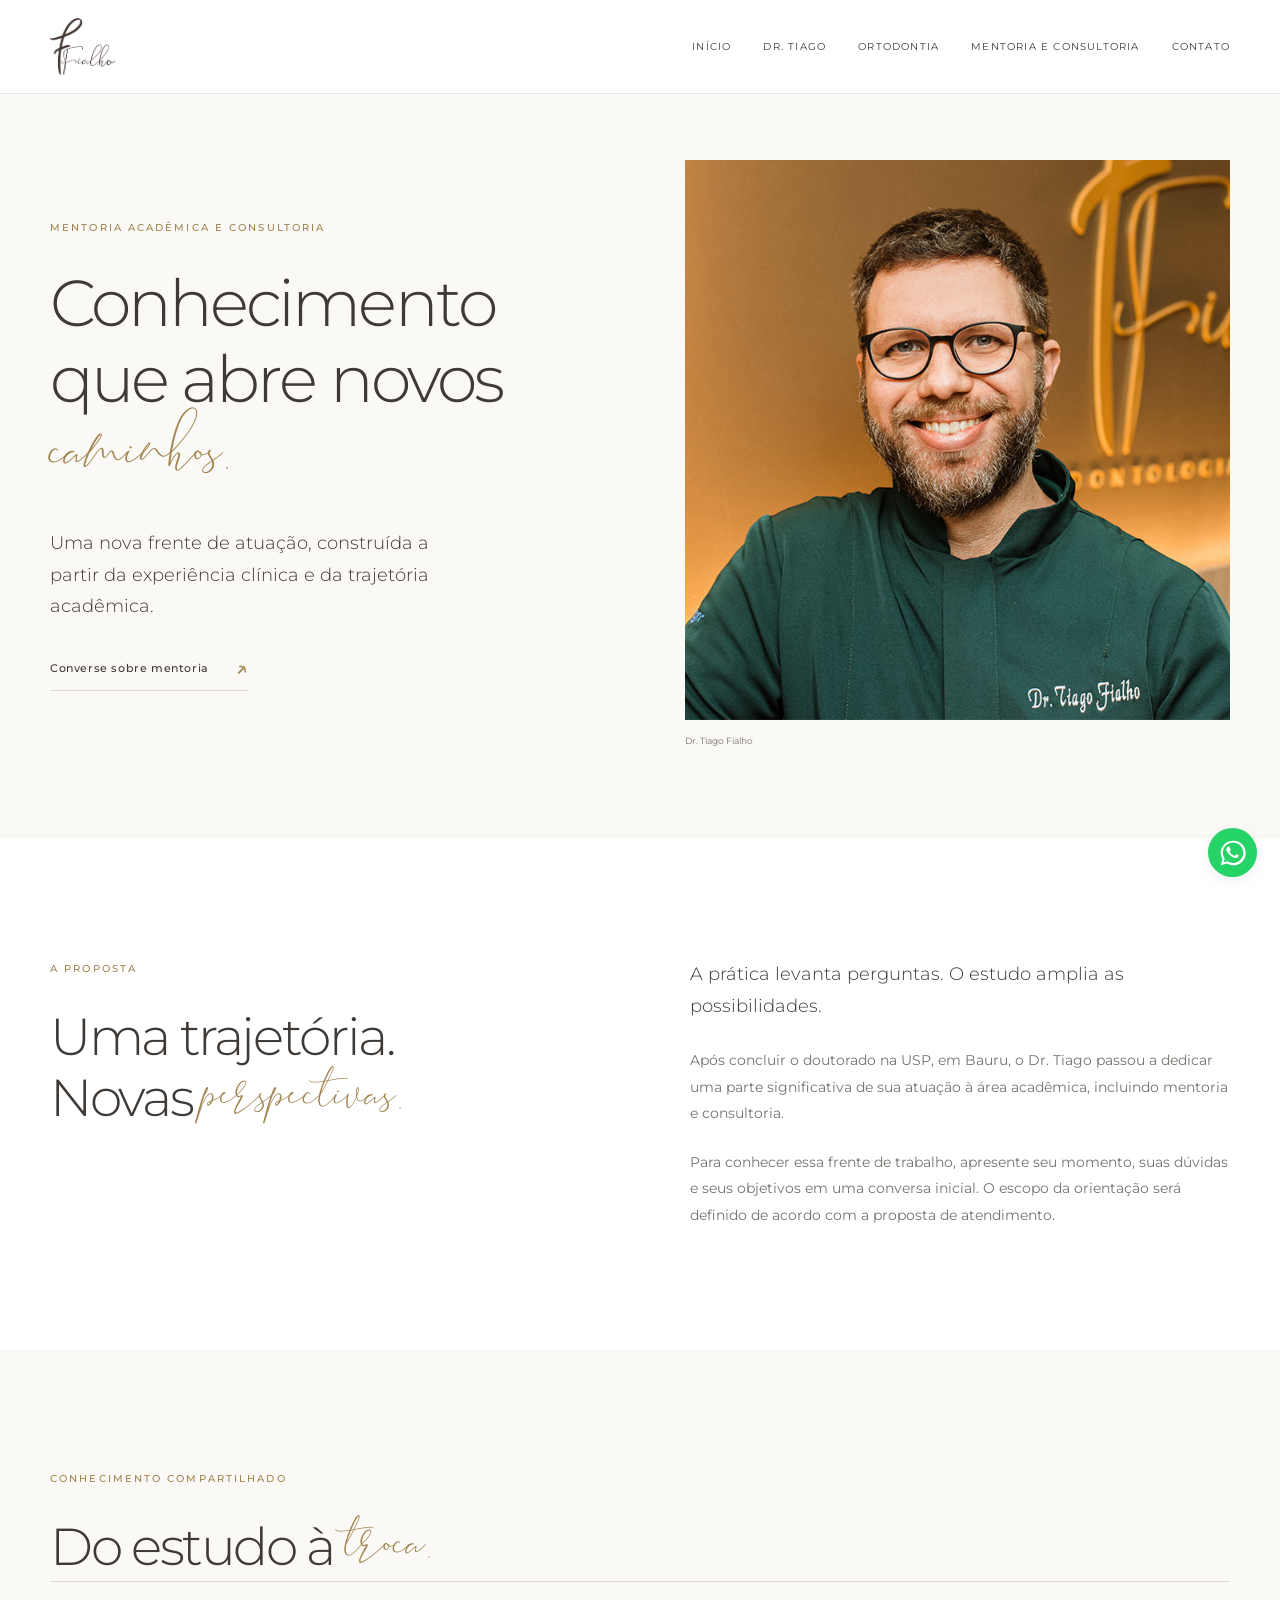
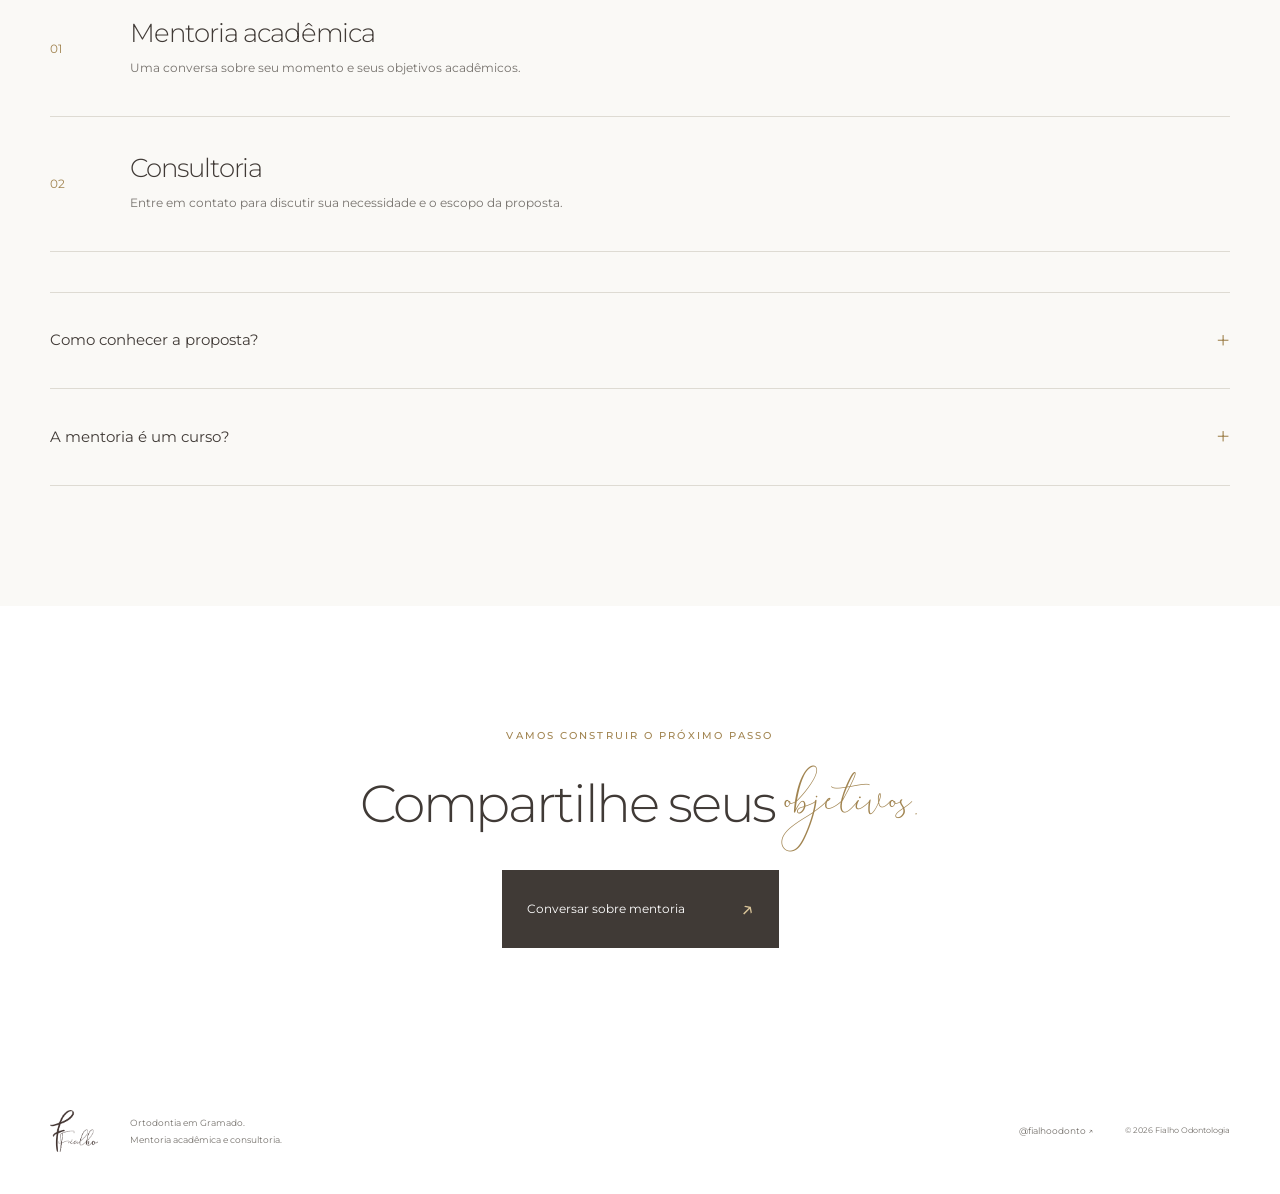
==== mentoria.html @ 02506730 "Add files via upload" ====
<!doctype html><html lang="pt-BR"><head><meta charset="utf-8"><meta name="viewport" content="width=device-width,initial-scale=1"><meta name="theme-color" content="#faf9f6"><title>Mentoria e Consultoria | Fialho Odontologia</title><meta name="description" content="Mentoria acadêmica e consultoria com o Dr. Tiago Fialho. Conheça essa frente de atuação."><meta property="og:title" content="Mentoria e Consultoria | Fialho Odontologia"><meta property="og:description" content="Mentoria acadêmica e consultoria com o Dr. Tiago Fialho. Conheça essa frente de atuação."><link rel="icon" href="assets/images/favicon.png"><link rel="stylesheet" href="styles.css"><link rel="preload" href="assets/fonts/montserrat-300.ttf" as="font" type="font/ttf" crossorigin></head><body class="inner-page"><a class="skip" href="#conteudo">Ir para o conteúdo</a><header class="header"><div class="nav-shell"><a class="logo-destination" href="index.html#inicio" aria-label="Fialho — início"><img src="assets/images/logo.png" alt="Fialho" width="145" height="126"></a><button class="menu-toggle" aria-expanded="false" aria-controls="navigation"><span></span><span></span><span class="sr-only">Abrir menu</span></button><nav id="navigation" aria-label="Menu principal"><a href="index.html#inicio">Início</a><a href="index.html#dr-tiago">Dr. Tiago</a><a href="ortodontia.html">Ortodontia</a><a href="mentoria.html">Mentoria e Consultoria</a><a href="index.html#contato">Contato</a></nav></div></header><main id="conteudo"><section class="inner-hero"><div class="container inner-editorial"><div><span class="eyebrow">Mentoria acadêmica e consultoria</span><h1>Conhecimento<br>que abre novos<br><em>caminhos.</em></h1><p class="lead">Uma nova frente de atuação, construída a partir da experiência clínica e da trajetória acadêmica.</p><a class="text-link" href="index.html#contato">Converse sobre mentoria <span>↗</span></a></div><figure class="mentor-photo"><img src="assets/images/dr-tiago.jpg" alt="Dr. Tiago Fialho" width="780" height="920"><figcaption>Dr. Tiago Fialho</figcaption></figure></div></section><section class="section"><div class="container two-columns"><div><span class="eyebrow">A proposta</span><h2>Uma trajetória.<br>Novas <em>perspectivas.</em></h2></div><div><p class="lead">A prática levanta perguntas. O estudo amplia as possibilidades.</p><p>Após concluir o doutorado na USP, em Bauru, o Dr. Tiago passou a dedicar uma parte significativa de sua atuação à área acadêmica, incluindo mentoria e consultoria.</p><p>Para conhecer essa frente de trabalho, apresente seu momento, suas dúvidas e seus objetivos em uma conversa inicial. O escopo da orientação será definido de acordo com a proposta de atendimento.</p></div></div></section><section class="section education"><div class="container"><span class="eyebrow">Conhecimento compartilhado</span><h2>Do estudo à <em>troca.</em></h2><div class="education-row"><span class="credential-number">01</span><div><h3>Mentoria acadêmica</h3><p>Uma conversa sobre seu momento e seus objetivos acadêmicos.</p></div></div><div class="education-row"><span class="credential-number">02</span><div><h3>Consultoria</h3><p>Entre em contato para discutir sua necessidade e o escopo da proposta.</p></div></div><details><summary>Como conhecer a proposta?</summary><p>Escolha mentoria e consultoria na seção de contato. Descreva sua necessidade para conversar sobre formato, disponibilidade e condições.</p></details><details><summary>A mentoria é um curso?</summary><p>Os detalhes do serviço serão apresentados na conversa inicial. Esta página não anuncia um curso, certificação ou programa fechado.</p></details></div></section><section class="section inner-contact"><div class="container"><span class="eyebrow">Vamos construir o próximo passo</span><h2>Compartilhe seus <em>objetivos.</em></h2><a class="button" href="index.html#contato">Conversar sobre mentoria <span>↗</span></a></div></section></main><footer><div class="container footer-inner"><img src="assets/images/logo.png" alt="Fialho" width="145" height="126"><p>Ortodontia em Gramado.<br>Mentoria acadêmica e consultoria.</p><a href="https://www.instagram.com/fialhoodonto/" target="_blank" rel="noopener noreferrer">@fialhoodonto ↗</a><span>© <span data-year>2026</span> Fialho Odontologia</span></div></footer><a class="whatsapp" data-whatsapp="geral" href="index.html#contato" aria-label="Entrar em contato"><svg viewBox="0 0 32 32" aria-hidden="true"><path fill="currentColor" d="M16 .8A15.1 15.1 0 0 0 3 23.5L.9 31l7.7-2A15.2 15.2 0 1 0 16 .8Zm0 27.5c-2.2 0-4.4-.6-6.3-1.7l-.5-.3-4.6 1.2 1.2-4.5-.3-.5A12.6 12.6 0 1 1 16 28.3Zm7-9.5c-.4-.2-2.2-1.1-2.6-1.2-.3-.1-.6-.2-.8.2-.3.4-1 1.2-1.2 1.5-.2.2-.5.3-.9.1-2.4-1.2-4-2.1-5.6-4.8-.4-.7.4-.7 1.1-2.1.1-.2.1-.5 0-.7l-1.2-2.9c-.3-.7-.6-.6-.9-.6h-.8c-.3 0-.7.1-1 .5-.4.4-1.3 1.2-1.3 3s1.3 3.5 1.5 3.7c.2.3 2.6 4 6.4 5.6 2.4 1 3.3 1.1 4.5.9.7-.1 2.2-.9 2.5-1.8.3-.9.3-1.6.2-1.8-.1-.2-.4-.3-.8-.5Z"/></svg></a><script src="config.js"></script><script src="app.js"></script></body></html>
---- styles.css ----
@font-face{font-family:Montserrat;src:url('assets/fonts/montserrat-300.ttf') format('truetype');font-weight:300;font-display:swap}@font-face{font-family:Montserrat;src:url('assets/fonts/montserrat-400.ttf') format('truetype');font-weight:400;font-display:swap}@font-face{font-family:Montserrat;src:url('assets/fonts/montserrat-500.ttf') format('truetype');font-weight:500;font-display:swap}@font-face{font-family:Montserrat;src:url('assets/fonts/montserrat-600.ttf') format('truetype');font-weight:600;font-display:swap}@font-face{font-family:Brooke;src:url('assets/fonts/brooke.woff') format('woff');font-display:swap}
:root{--ink:#403a36;--muted:#77736e;--gold:#a18450;--paper:#faf9f6;--line:#dedbd3;--wash:.38;--header:94px}*{box-sizing:border-box}html{scroll-behavior:smooth;scroll-padding-top:112px}body{margin:0;background:#fff;color:var(--ink);font-family:Montserrat,Arial,sans-serif;font-weight:400;font-size:14px;line-height:1.9}a{color:inherit;text-decoration:none}button{font:inherit;color:inherit;cursor:pointer}img{max-width:100%;display:block}button:focus-visible,a:focus-visible,summary:focus-visible{outline:2px solid var(--gold);outline-offset:7px}[hidden]{display:none!important}h1,h2,h3,p,figure{margin:0}p+p{margin-top:22px}h1,h2,h3{font-weight:300;line-height:1.16;letter-spacing:-.045em}h2{font-size:clamp(34px,4.1vw,62px)}h3{font-size:25px}em{font-family:Brooke,cursive;font-size:1.32em;font-style:normal;color:var(--gold);letter-spacing:0;line-height:.9}::selection{background:#e8ddc7}.container{width:min(1180px,calc(100% - 100px));margin:auto}.section{padding:120px 0;scroll-margin-top:94px}.eyebrow{display:block;color:var(--gold);text-transform:uppercase;font-size:10px;font-weight:500;letter-spacing:.21em;margin-bottom:28px}.lead{font-size:18px;font-weight:300;line-height:1.75}.quiet-note{font-size:11px;color:var(--muted);margin-top:27px}.text-link{display:inline-flex;gap:26px;align-items:center;font-size:11px;letter-spacing:.055em;font-weight:500;padding:10px 0;border-bottom:1px solid var(--line)}.text-link span{color:var(--gold);font-size:22px;line-height:1;transition:transform .25s}.text-link:hover span{transform:translate(3px,-3px)}.button{display:inline-flex;gap:55px;align-items:center;background:var(--ink);color:white;padding:16px 25px;font-size:12px;margin-top:32px}.button span{color:#d9c499;font-size:24px}.skip{position:fixed;top:-100px;left:10px;z-index:100;background:#fff;padding:12px}.skip:focus{top:10px}.sr-only{position:absolute;width:1px;height:1px;padding:0;margin:-1px;overflow:hidden;clip:rect(0,0,0,0);white-space:nowrap;border:0}
.header{position:fixed;z-index:40;left:0;right:0;top:0;height:var(--header);transition:background .35s,border-color .35s;border-bottom:1px solid transparent}.header.solid,.inner-page .header,.header.menu-open{background:rgba(255,255,255,.96);border-bottom-color:rgba(222,219,211,.7)}.nav-shell{width:calc(100% - 100px);max-width:1420px;margin:auto;display:flex;align-items:center;justify-content:space-between;height:100%}.logo-destination{width:65px;height:57px;display:block;flex-shrink:0}.logo-destination img{width:100%;height:100%;object-fit:contain}.home .logo-destination img{visibility:hidden}.header nav{display:flex;align-items:center;gap:32px}.header nav a{font-size:10px;letter-spacing:.12em;text-transform:uppercase;padding:10px 0;position:relative}.header nav a:after{content:'';position:absolute;bottom:3px;left:0;width:0;height:1px;background:var(--gold);transition:width .3s}.header nav a:hover:after,.header nav a.active:after{width:100%}.menu-toggle{display:none}
.hero{height:100svh;min-height:600px;position:relative;overflow:hidden;background:url('assets/images/video-1.jpg') center/cover}.video-stage,.hero-wash,.hero-video{position:absolute;inset:0;width:100%;height:100%}.hero-video{object-fit:cover;object-position:center;opacity:0;transition:opacity 1.2s ease}.hero-video.visible{opacity:1}.hero-wash{background:rgba(255,255,255,var(--wash));z-index:2}.morph-logo{position:fixed;z-index:50;width:245px;height:auto;left:calc(50% - 122.5px);top:calc(50svh - 150px);transform-origin:0 0;will-change:transform;display:block}.morph-logo img{width:100%;height:auto;object-fit:contain}.hero-copy{position:absolute;top:calc(50% + 95px);left:0;width:100%;z-index:3;text-align:center}.hero-copy h1{font-size:clamp(22px,2.1vw,33px);letter-spacing:.055em;line-height:1.4}.hero-line{display:block;height:1px;width:45px;background:var(--gold);margin:24px auto}.scroll-cue{position:absolute;bottom:36px;left:50%;transform:translateX(-50%);z-index:3;text-align:center;font-size:9px;letter-spacing:.17em;text-transform:uppercase}.scroll-cue i{display:block;width:1px;height:35px;background:var(--gold);margin:15px auto 0}.video-toggle{position:absolute;bottom:40px;left:48px;z-index:3;border:1px solid rgba(64,58,54,.35);border-radius:50%;width:34px;height:34px;background:transparent;font-size:12px}.hero-index{position:absolute;bottom:42px;right:50px;z-index:3;font-size:10px;letter-spacing:.18em}
.editorial{display:grid;grid-template-columns:1fr 1fr;gap:110px;align-items:center}.portrait{position:relative;padding-bottom:30px}.portrait:after{content:'';position:absolute;inset:24px -22px 65px 24px;border:1px solid #c0a77c;z-index:-1}.portrait img{width:100%;aspect-ratio:4/5;object-fit:cover;object-position:45% center;border-radius:2px}.portrait figcaption{display:flex;justify-content:space-between;font-size:10px;margin-top:17px;letter-spacing:.035em}.portrait figcaption span{color:var(--muted);font-size:8px}.about-copy h2{margin-bottom:32px}.about-copy p:not(.lead){color:var(--muted);font-size:13px}.about-copy .lead{margin-bottom:23px}.text-links{display:flex;flex-wrap:wrap;gap:18px 26px;margin-top:28px}.education{background:var(--paper)}.section-heading{display:flex;justify-content:space-between;align-items:flex-end;gap:40px;margin-bottom:56px}.section-heading>p{font-size:12px;color:var(--muted);max-width:300px;line-height:1.9}.education-row{display:flex;align-items:center;gap:40px;padding:36px 0;border-top:1px solid var(--line)}.education-row:last-of-type{border-bottom:1px solid var(--line)}.credential-number{font-size:12px;color:var(--gold);min-width:40px}.education-row h3{margin-bottom:9px;font-size:26px}.education-row p{font-size:12px;color:var(--muted)}.credential-detail{margin-left:auto;font-size:10px;text-transform:uppercase;letter-spacing:.09em;color:var(--muted)}.gold-arrow{color:var(--gold);font-size:29px;margin-left:35px}.education-row .text-link{margin-left:auto}.certificate-gallery{display:grid;grid-template-columns:repeat(3,1fr);gap:30px;margin-top:45px}.certificate-gallery a{padding:20px;background:white;border:1px solid var(--line)}.certificate-gallery img{height:210px;width:100%;object-fit:contain;margin-bottom:15px}.certificate-gallery h3{font-size:18px}.certificate-gallery p{font-size:11px}.space-placeholder{min-height:430px;background:#f5f4f0;border:1px solid var(--line);padding:45px 50px;display:flex;flex-direction:column;justify-content:space-between;position:relative;overflow:hidden}.space-placeholder:after{content:'';position:absolute;width:38%;height:120%;right:7%;top:18%;border:1px solid #cfc4af;border-radius:50% 50% 0 0;pointer-events:none}.space-location{font-size:9px;letter-spacing:.24em;color:var(--gold)}.thin-line{width:44px;height:1px;background:var(--gold);display:block;margin-bottom:23px}.space-placeholder h3{font-size:clamp(28px,3.5vw,48px);max-width:550px}.space-placeholder p{margin-top:18px;color:var(--muted);font-size:12px}.space-placeholder .text-link{align-self:flex-start;z-index:1}.space-gallery.has-images{display:grid;grid-template-columns:1.35fr 1fr;gap:20px}.space-gallery.has-images figure:first-child{grid-row:span 2}.space-gallery.has-images img{width:100%;height:100%;min-height:240px;object-fit:cover;border-radius:2px}.instagram{padding-top:40px}.instagram-grid{display:grid;grid-template-columns:repeat(3,1fr);gap:24px}.instagram-placeholder{min-height:300px;display:flex;flex-direction:column;justify-content:space-between;padding:30px;background:var(--paper);border-top:1px solid var(--gold)}.instagram-placeholder>span{font-size:10px;color:var(--gold)}.instagram-placeholder h3{font-size:34px}.instagram-placeholder p{font-size:10px;color:var(--muted)}.instagram-placeholder:hover{background:#f0eee8}.instagram-post{position:relative;background:var(--paper);display:block}.instagram-post img{width:100%;aspect-ratio:4/5;object-fit:contain}.instagram-post>span{position:absolute;right:14px;top:14px;background:#fff;padding:4px 9px;font-size:10px}.contact{background:var(--paper);border-top:1px solid var(--line)}.contact-grid{display:grid;grid-template-columns:1fr 1.15fr;gap:100px}.contact h2{font-size:clamp(45px,6vw,85px);margin-bottom:30px}.contact p{color:var(--muted);font-size:13px}.contact-choice{display:flex;align-items:center;gap:27px;border-top:1px solid var(--line);padding:30px 0}.contact-choice:last-of-type{border-bottom:1px solid var(--line)}.contact-choice>span{color:var(--gold);font-size:10px}.contact-choice h3{font-size:22px;margin-bottom:9px}.contact-choice p{font-size:11px}.contact-choice b{font-size:27px;font-weight:300;color:var(--gold);margin-left:auto}.contact-meta{display:flex;flex-direction:column;gap:10px;font-size:11px;padding-top:30px}.contact-meta span{color:var(--muted)}footer{padding:42px 0}.footer-inner{display:flex;align-items:center;gap:32px;font-size:9px;color:var(--muted)}.footer-inner img{width:48px;height:auto}.footer-inner>a{margin-left:auto}.footer-inner>span{font-size:8px}.whatsapp{position:fixed;bottom:23px;right:23px;z-index:60;background:#25d366;color:white;width:49px;height:49px;border-radius:50%;display:flex;align-items:center;justify-content:center;box-shadow:0 3px 15px #00000012}.whatsapp svg{width:26px;height:26px}.inner-hero{padding:160px 0 90px;background:var(--paper)}.inner-editorial{display:grid;grid-template-columns:1fr 1fr;gap:90px;align-items:center}.inner-hero h1{font-size:clamp(45px,5.1vw,75px);margin-bottom:30px}.inner-hero .lead{max-width:410px;margin-bottom:25px}.inner-editorial figure img{aspect-ratio:4/5;object-fit:cover;object-position:center;width:100%;max-height:560px}.inner-editorial .mentor-photo img{object-position:45% center}.inner-editorial figcaption{font-size:9px;color:var(--muted);margin-top:12px}.two-columns{display:grid;grid-template-columns:1fr 1fr;gap:100px}.two-columns p{color:var(--muted)}.two-columns .lead{color:var(--ink);margin-bottom:25px}.inner-contact{text-align:center}details{border-bottom:1px solid var(--line);padding:24px 0}details:first-of-type{margin-top:40px;border-top:1px solid var(--line)}summary{cursor:pointer;font-size:15px;list-style:none;display:flex;justify-content:space-between;align-items:center}summary:after{content:'+';color:var(--gold);font-size:25px;font-weight:300}details[open] summary:after{content:'−'}details p{font-size:13px;color:var(--muted);max-width:700px;margin-top:16px}.js .reveal{opacity:0;transform:translateY(22px);transition:opacity .8s,transform .8s}.js .reveal.in{opacity:1;transform:none}
@media(min-width:1600px){.morph-logo{width:275px;left:calc(50% - 137.5px);top:calc(50svh - 167px)}.hero-copy{top:calc(50% + 110px)}}
@media(max-width:1100px){.editorial,.inner-editorial{gap:55px}.container{width:calc(100% - 70px)}.header nav{gap:20px}.header nav a{font-size:9px}.nav-shell{width:calc(100% - 70px)}.contact-grid{gap:50px}.portrait figcaption{display:block}.portrait figcaption span{display:block}.education-row{gap:25px}.credential-detail{display:none}}
@media(max-width:760px){:root{--header:78px}.container{width:calc(100% - 42px)}.section{padding:75px 0;scroll-margin-top:78px}.nav-shell{width:calc(100% - 42px)}.logo-destination{width:53px;height:47px}.menu-toggle{display:flex;flex-direction:column;gap:7px;justify-content:center;width:42px;height:42px;padding:8px;border:0;background:transparent}.menu-toggle>span:not(.sr-only){width:25px;height:1px;background:var(--ink);transition:transform .2s}.menu-open .menu-toggle>span:first-child{transform:translateY(4px) rotate(45deg)}.menu-open .menu-toggle>span:nth-child(2){transform:translateY(-4px) rotate(-45deg)}.header nav{display:none;position:absolute;top:78px;left:0;right:0;padding:22px;background:white;border-bottom:1px solid var(--line);flex-direction:column;align-items:stretch;gap:0}.header.menu-open nav{display:flex}.header nav a{font-size:12px;padding:14px 0}.header nav a:after{display:none}.hero{min-height:540px}.morph-logo{width:200px;left:calc(50% - 100px);top:calc(50svh - 125px)}.hero-copy{top:calc(50% + 76px)}.hero-copy h1{font-size:21px;letter-spacing:.015em}.hero-video{object-position:50% center}.video-toggle{left:22px;bottom:30px}.hero-index{right:23px;bottom:33px}.scroll-cue{bottom:26px;font-size:8px}.editorial,.inner-editorial,.two-columns,.contact-grid{grid-template-columns:1fr;gap:44px}.portrait{margin-right:15px;padding-bottom:0}.portrait img{max-height:570px;object-position:45% 40%}.portrait:after{inset:18px -15px 50px 18px}.portrait figcaption{display:flex;gap:10px}.about-copy .eyebrow{margin-bottom:22px}.about-copy h2{font-size:42px}.section-heading{display:block;margin-bottom:36px}.section-heading>p{margin-top:25px}.section-heading>.text-link{margin-top:20px}.education-row{flex-wrap:wrap;gap:20px;padding:27px 0}.credential-number{min-width:15px}.education-row>div{flex:1;min-width:200px}.education-row h3{font-size:21px}.education-row .text-link{margin-left:35px}.gold-arrow{margin-left:0}.space-placeholder{padding:30px 25px;min-height:390px}.space-placeholder:after{width:48%;right:-15%}.space-placeholder h3{font-size:34px}.space-gallery.has-images{grid-template-columns:1fr}.space-gallery.has-images figure:first-child{grid-row:auto}.instagram{padding-top:15px}.instagram-grid{gap:10px}.instagram-placeholder{min-height:235px;padding:15px 10px}.instagram-placeholder h3{font-size:18px;line-height:1.3}.instagram-placeholder p{font-size:8px;line-height:1.6}.instagram-post img{aspect-ratio:3/4}.instagram-post>span{right:5px;top:5px;padding:1px 5px;font-size:8px}.certificate-gallery{grid-template-columns:1fr}.contact h2{font-size:64px}.contact-choice{gap:17px}.contact-choice h3{font-size:19px}.footer-inner{flex-wrap:wrap;gap:23px}.footer-inner>a{margin-left:0}.footer-inner>span{width:100%}.inner-hero{padding:130px 0 60px}.inner-hero h1{font-size:50px}.inner-editorial{gap:40px}.inner-editorial figure img{max-height:460px;aspect-ratio:1/1}.inner-contact h2{font-size:40px}.whatsapp{width:46px;height:46px;bottom:max(17px,env(safe-area-inset-bottom));right:17px}.quiet-note{font-size:10px}html{scroll-padding-top:90px}}
@media(prefers-reduced-motion:reduce){html{scroll-behavior:auto}*,*:before,*:after{animation:none!important;transition:none!important}.js .reveal{opacity:1;transform:none}.morph-logo{will-change:auto}}
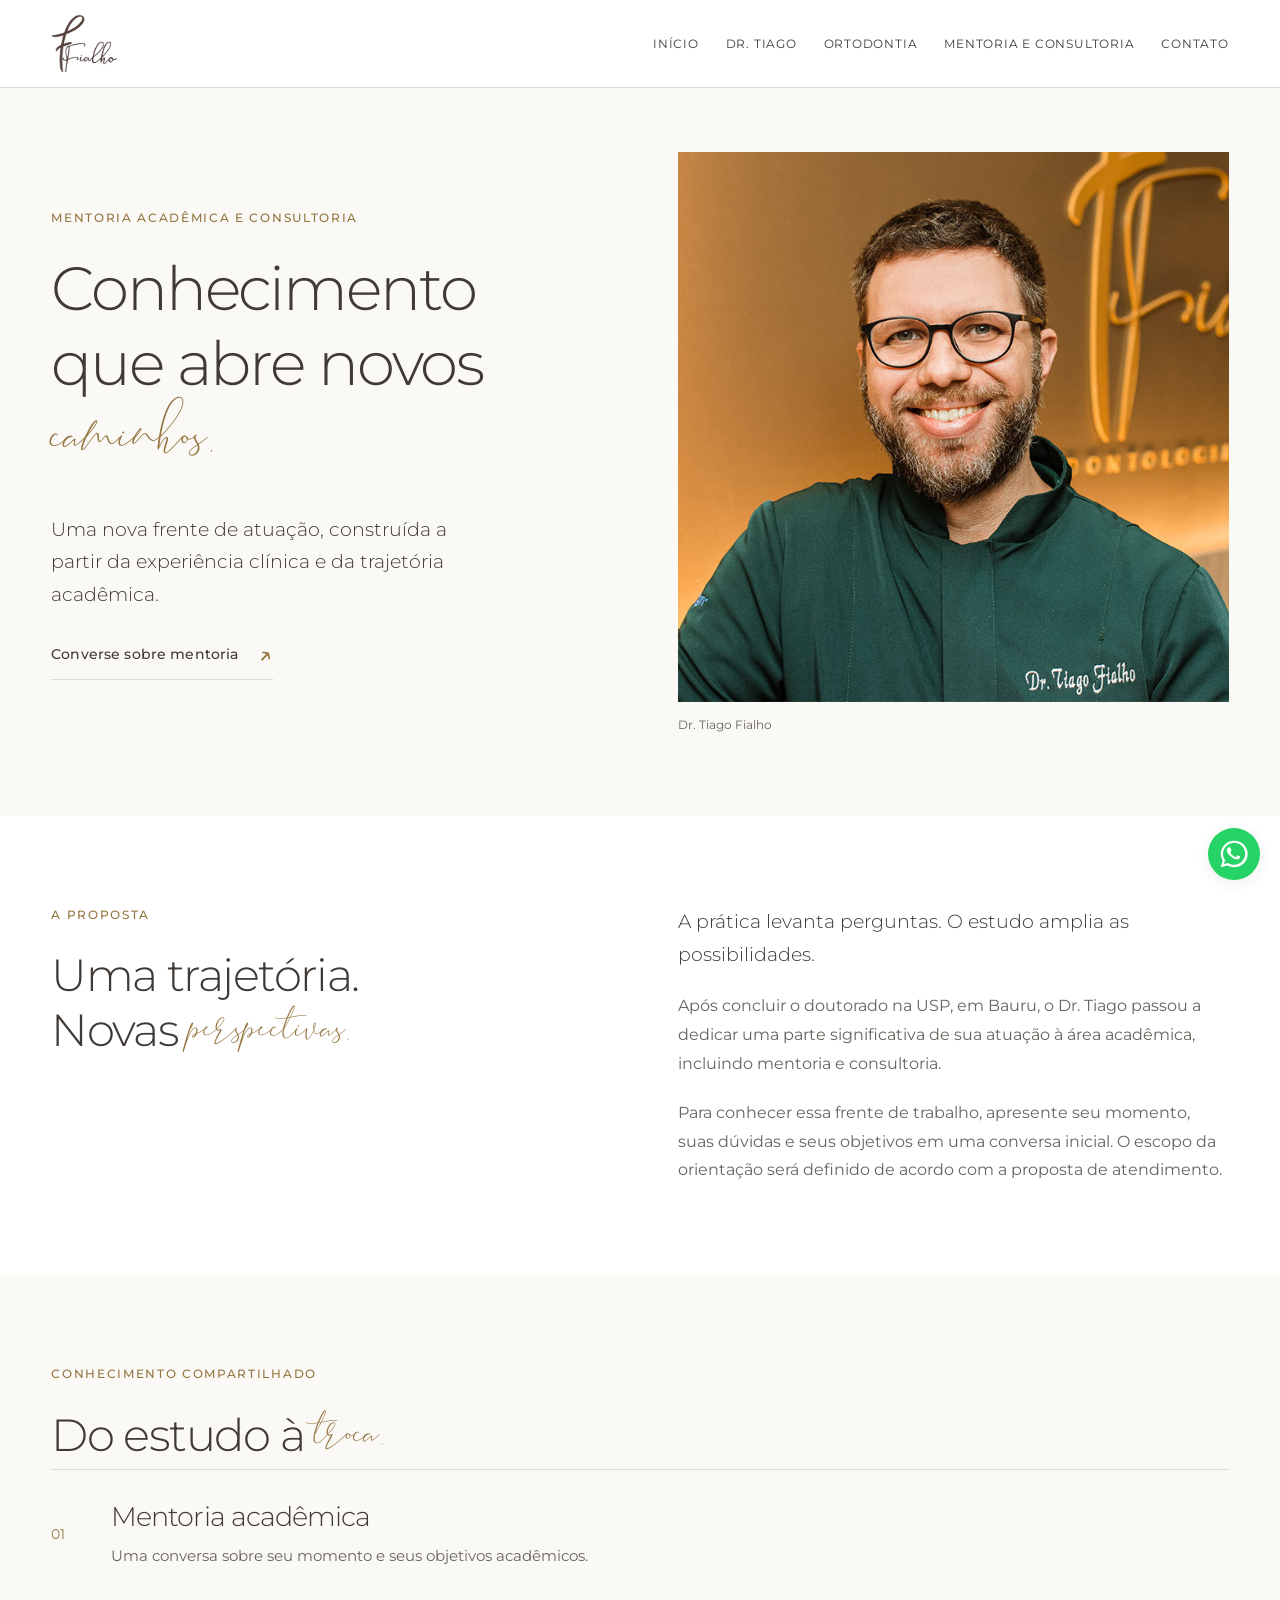
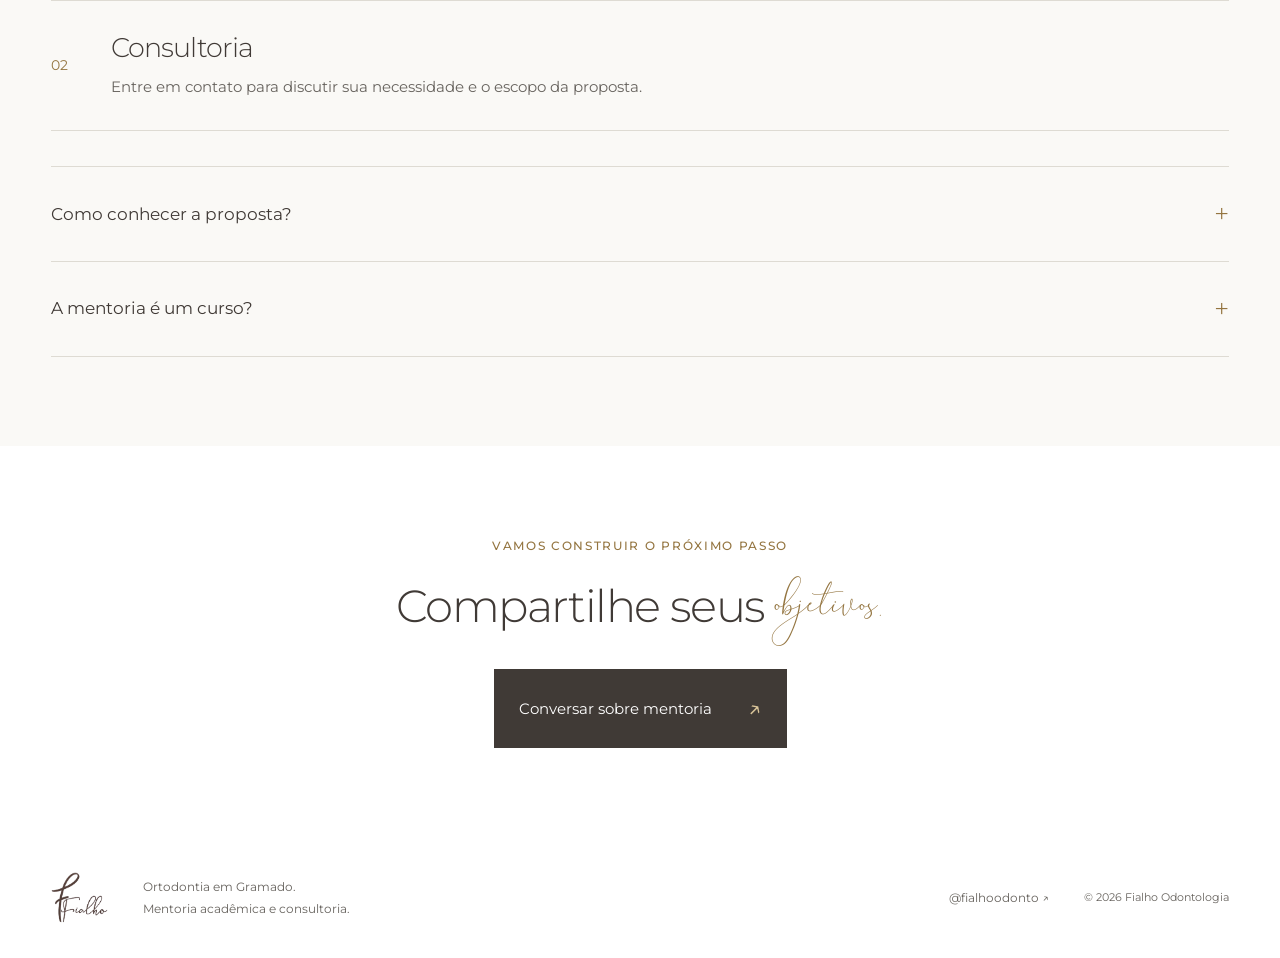
==== commit 207ed347: "Ajusta responsividade e atualiza logo." ====
--- a/mentoria.html
+++ b/mentoria.html
@@ -1 +1 @@
-<!doctype html><html lang="pt-BR"><head><meta charset="utf-8"><meta name="viewport" content="width=device-width,initial-scale=1"><meta name="theme-color" content="#faf9f6"><title>Mentoria e Consultoria | Fialho Odontologia</title><meta name="description" content="Mentoria acadêmica e consultoria com o Dr. Tiago Fialho. Conheça essa frente de atuação."><meta property="og:title" content="Mentoria e Consultoria | Fialho Odontologia"><meta property="og:description" content="Mentoria acadêmica e consultoria com o Dr. Tiago Fialho. Conheça essa frente de atuação."><link rel="icon" href="assets/images/favicon.png"><link rel="stylesheet" href="styles.css"><link rel="preload" href="assets/fonts/montserrat-300.ttf" as="font" type="font/ttf" crossorigin></head><body class="inner-page"><a class="skip" href="#conteudo">Ir para o conteúdo</a><header class="header"><div class="nav-shell"><a class="logo-destination" href="index.html#inicio" aria-label="Fialho — início"><img src="assets/images/logo.png" alt="Fialho" width="145" height="126"></a><button class="menu-toggle" aria-expanded="false" aria-controls="navigation"><span></span><span></span><span class="sr-only">Abrir menu</span></button><nav id="navigation" aria-label="Menu principal"><a href="index.html#inicio">Início</a><a href="index.html#dr-tiago">Dr. Tiago</a><a href="ortodontia.html">Ortodontia</a><a href="mentoria.html">Mentoria e Consultoria</a><a href="index.html#contato">Contato</a></nav></div></header><main id="conteudo"><section class="inner-hero"><div class="container inner-editorial"><div><span class="eyebrow">Mentoria acadêmica e consultoria</span><h1>Conhecimento<br>que abre novos<br><em>caminhos.</em></h1><p class="lead">Uma nova frente de atuação, construída a partir da experiência clínica e da trajetória acadêmica.</p><a class="text-link" href="index.html#contato">Converse sobre mentoria <span>↗</span></a></div><figure class="mentor-photo"><img src="assets/images/dr-tiago.jpg" alt="Dr. Tiago Fialho" width="780" height="920"><figcaption>Dr. Tiago Fialho</figcaption></figure></div></section><section class="section"><div class="container two-columns"><div><span class="eyebrow">A proposta</span><h2>Uma trajetória.<br>Novas <em>perspectivas.</em></h2></div><div><p class="lead">A prática levanta perguntas. O estudo amplia as possibilidades.</p><p>Após concluir o doutorado na USP, em Bauru, o Dr. Tiago passou a dedicar uma parte significativa de sua atuação à área acadêmica, incluindo mentoria e consultoria.</p><p>Para conhecer essa frente de trabalho, apresente seu momento, suas dúvidas e seus objetivos em uma conversa inicial. O escopo da orientação será definido de acordo com a proposta de atendimento.</p></div></div></section><section class="section education"><div class="container"><span class="eyebrow">Conhecimento compartilhado</span><h2>Do estudo à <em>troca.</em></h2><div class="education-row"><span class="credential-number">01</span><div><h3>Mentoria acadêmica</h3><p>Uma conversa sobre seu momento e seus objetivos acadêmicos.</p></div></div><div class="education-row"><span class="credential-number">02</span><div><h3>Consultoria</h3><p>Entre em contato para discutir sua necessidade e o escopo da proposta.</p></div></div><details><summary>Como conhecer a proposta?</summary><p>Escolha mentoria e consultoria na seção de contato. Descreva sua necessidade para conversar sobre formato, disponibilidade e condições.</p></details><details><summary>A mentoria é um curso?</summary><p>Os detalhes do serviço serão apresentados na conversa inicial. Esta página não anuncia um curso, certificação ou programa fechado.</p></details></div></section><section class="section inner-contact"><div class="container"><span class="eyebrow">Vamos construir o próximo passo</span><h2>Compartilhe seus <em>objetivos.</em></h2><a class="button" href="index.html#contato">Conversar sobre mentoria <span>↗</span></a></div></section></main><footer><div class="container footer-inner"><img src="assets/images/logo.png" alt="Fialho" width="145" height="126"><p>Ortodontia em Gramado.<br>Mentoria acadêmica e consultoria.</p><a href="https://www.instagram.com/fialhoodonto/" target="_blank" rel="noopener noreferrer">@fialhoodonto ↗</a><span>© <span data-year>2026</span> Fialho Odontologia</span></div></footer><a class="whatsapp" data-whatsapp="geral" href="index.html#contato" aria-label="Entrar em contato"><svg viewBox="0 0 32 32" aria-hidden="true"><path fill="currentColor" d="M16 .8A15.1 15.1 0 0 0 3 23.5L.9 31l7.7-2A15.2 15.2 0 1 0 16 .8Zm0 27.5c-2.2 0-4.4-.6-6.3-1.7l-.5-.3-4.6 1.2 1.2-4.5-.3-.5A12.6 12.6 0 1 1 16 28.3Zm7-9.5c-.4-.2-2.2-1.1-2.6-1.2-.3-.1-.6-.2-.8.2-.3.4-1 1.2-1.2 1.5-.2.2-.5.3-.9.1-2.4-1.2-4-2.1-5.6-4.8-.4-.7.4-.7 1.1-2.1.1-.2.1-.5 0-.7l-1.2-2.9c-.3-.7-.6-.6-.9-.6h-.8c-.3 0-.7.1-1 .5-.4.4-1.3 1.2-1.3 3s1.3 3.5 1.5 3.7c.2.3 2.6 4 6.4 5.6 2.4 1 3.3 1.1 4.5.9.7-.1 2.2-.9 2.5-1.8.3-.9.3-1.6.2-1.8-.1-.2-.4-.3-.8-.5Z"/></svg></a><script src="config.js"></script><script src="app.js"></script></body></html>+<!doctype html><html lang="pt-BR"><head><meta charset="utf-8"><meta name="viewport" content="width=device-width,initial-scale=1"><meta name="theme-color" content="#faf9f6"><title>Mentoria e Consultoria | Fialho Odontologia</title><meta name="description" content="Mentoria acadêmica e consultoria com o Dr. Tiago Fialho. Conheça essa frente de atuação."><meta property="og:title" content="Mentoria e Consultoria | Fialho Odontologia"><meta property="og:description" content="Mentoria acadêmica e consultoria com o Dr. Tiago Fialho. Conheça essa frente de atuação."><link rel="icon" href="assets/images/favicon.png"><link rel="stylesheet" href="styles.css"><link rel="preload" href="assets/fonts/montserrat-300.ttf" as="font" type="font/ttf" crossorigin></head><body class="inner-page"><a class="skip" href="#conteudo">Ir para o conteúdo</a><header class="header"><div class="nav-shell"><a class="logo-destination" href="index.html#inicio" aria-label="Fialho — início"><img src="assets/images/logo.svg" alt="Fialho" width="353" height="311"></a><button class="menu-toggle" aria-expanded="false" aria-controls="navigation"><span></span><span></span><span class="sr-only">Abrir menu</span></button><nav id="navigation" aria-label="Menu principal"><a href="index.html#inicio">Início</a><a href="index.html#dr-tiago">Dr. Tiago</a><a href="ortodontia.html">Ortodontia</a><a href="mentoria.html">Mentoria e Consultoria</a><a href="index.html#contato">Contato</a></nav></div></header><main id="conteudo"><section class="inner-hero"><div class="container inner-editorial"><div><span class="eyebrow">Mentoria acadêmica e consultoria</span><h1>Conhecimento<br>que abre novos<br><em>caminhos.</em></h1><p class="lead">Uma nova frente de atuação, construída a partir da experiência clínica e da trajetória acadêmica.</p><a class="text-link" href="index.html#contato">Converse sobre mentoria <span>↗</span></a></div><figure class="mentor-photo"><img src="assets/images/dr-tiago.jpg" alt="Dr. Tiago Fialho" width="780" height="920"><figcaption>Dr. Tiago Fialho</figcaption></figure></div></section><section class="section"><div class="container two-columns"><div><span class="eyebrow">A proposta</span><h2>Uma trajetória.<br>Novas <em>perspectivas.</em></h2></div><div><p class="lead">A prática levanta perguntas. O estudo amplia as possibilidades.</p><p>Após concluir o doutorado na USP, em Bauru, o Dr. Tiago passou a dedicar uma parte significativa de sua atuação à área acadêmica, incluindo mentoria e consultoria.</p><p>Para conhecer essa frente de trabalho, apresente seu momento, suas dúvidas e seus objetivos em uma conversa inicial. O escopo da orientação será definido de acordo com a proposta de atendimento.</p></div></div></section><section class="section education"><div class="container"><span class="eyebrow">Conhecimento compartilhado</span><h2>Do estudo à <em>troca.</em></h2><div class="education-row"><span class="credential-number">01</span><div><h3>Mentoria acadêmica</h3><p>Uma conversa sobre seu momento e seus objetivos acadêmicos.</p></div></div><div class="education-row"><span class="credential-number">02</span><div><h3>Consultoria</h3><p>Entre em contato para discutir sua necessidade e o escopo da proposta.</p></div></div><details><summary>Como conhecer a proposta?</summary><p>Escolha mentoria e consultoria na seção de contato. Descreva sua necessidade para conversar sobre formato, disponibilidade e condições.</p></details><details><summary>A mentoria é um curso?</summary><p>Os detalhes do serviço serão apresentados na conversa inicial. Esta página não anuncia um curso, certificação ou programa fechado.</p></details></div></section><section class="section inner-contact"><div class="container"><span class="eyebrow">Vamos construir o próximo passo</span><h2>Compartilhe seus <em>objetivos.</em></h2><a class="button" href="index.html#contato">Conversar sobre mentoria <span>↗</span></a></div></section></main><footer><div class="container footer-inner"><img src="assets/images/logo.svg" alt="Fialho" width="353" height="311"><p>Ortodontia em Gramado.<br>Mentoria acadêmica e consultoria.</p><a href="https://www.instagram.com/fialhoodonto/" target="_blank" rel="noopener noreferrer">@fialhoodonto ↗</a><span>© <span data-year>2026</span> Fialho Odontologia</span></div></footer><a class="whatsapp" data-whatsapp="geral" href="index.html#contato" aria-label="Entrar em contato"><svg viewBox="0 0 32 32" aria-hidden="true"><path fill="currentColor" d="M16 .8A15.1 15.1 0 0 0 3 23.5L.9 31l7.7-2A15.2 15.2 0 1 0 16 .8Zm0 27.5c-2.2 0-4.4-.6-6.3-1.7l-.5-.3-4.6 1.2 1.2-4.5-.3-.5A12.6 12.6 0 1 1 16 28.3Zm7-9.5c-.4-.2-2.2-1.1-2.6-1.2-.3-.1-.6-.2-.8.2-.3.4-1 1.2-1.2 1.5-.2.2-.5.3-.9.1-2.4-1.2-4-2.1-5.6-4.8-.4-.7.4-.7 1.1-2.1.1-.2.1-.5 0-.7l-1.2-2.9c-.3-.7-.6-.6-.9-.6h-.8c-.3 0-.7.1-1 .5-.4.4-1.3 1.2-1.3 3s1.3 3.5 1.5 3.7c.2.3 2.6 4 6.4 5.6 2.4 1 3.3 1.1 4.5.9.7-.1 2.2-.9 2.5-1.8.3-.9.3-1.6.2-1.8-.1-.2-.4-.3-.8-.5Z"/></svg></a><script src="config.js"></script><script src="app.js"></script></body></html>
--- a/styles.css
+++ b/styles.css
@@ -1,9 +1,27 @@
-@font-face{font-family:Montserrat;src:url('assets/fonts/montserrat-300.ttf') format('truetype');font-weight:300;font-display:swap}@font-face{font-family:Montserrat;src:url('assets/fonts/montserrat-400.ttf') format('truetype');font-weight:400;font-display:swap}@font-face{font-family:Montserrat;src:url('assets/fonts/montserrat-500.ttf') format('truetype');font-weight:500;font-display:swap}@font-face{font-family:Montserrat;src:url('assets/fonts/montserrat-600.ttf') format('truetype');font-weight:600;font-display:swap}@font-face{font-family:Brooke;src:url('assets/fonts/brooke.woff') format('woff');font-display:swap}
-:root{--ink:#403a36;--muted:#77736e;--gold:#a18450;--paper:#faf9f6;--line:#dedbd3;--wash:.38;--header:94px}*{box-sizing:border-box}html{scroll-behavior:smooth;scroll-padding-top:112px}body{margin:0;background:#fff;color:var(--ink);font-family:Montserrat,Arial,sans-serif;font-weight:400;font-size:14px;line-height:1.9}a{color:inherit;text-decoration:none}button{font:inherit;color:inherit;cursor:pointer}img{max-width:100%;display:block}button:focus-visible,a:focus-visible,summary:focus-visible{outline:2px solid var(--gold);outline-offset:7px}[hidden]{display:none!important}h1,h2,h3,p,figure{margin:0}p+p{margin-top:22px}h1,h2,h3{font-weight:300;line-height:1.16;letter-spacing:-.045em}h2{font-size:clamp(34px,4.1vw,62px)}h3{font-size:25px}em{font-family:Brooke,cursive;font-size:1.32em;font-style:normal;color:var(--gold);letter-spacing:0;line-height:.9}::selection{background:#e8ddc7}.container{width:min(1180px,calc(100% - 100px));margin:auto}.section{padding:120px 0;scroll-margin-top:94px}.eyebrow{display:block;color:var(--gold);text-transform:uppercase;font-size:10px;font-weight:500;letter-spacing:.21em;margin-bottom:28px}.lead{font-size:18px;font-weight:300;line-height:1.75}.quiet-note{font-size:11px;color:var(--muted);margin-top:27px}.text-link{display:inline-flex;gap:26px;align-items:center;font-size:11px;letter-spacing:.055em;font-weight:500;padding:10px 0;border-bottom:1px solid var(--line)}.text-link span{color:var(--gold);font-size:22px;line-height:1;transition:transform .25s}.text-link:hover span{transform:translate(3px,-3px)}.button{display:inline-flex;gap:55px;align-items:center;background:var(--ink);color:white;padding:16px 25px;font-size:12px;margin-top:32px}.button span{color:#d9c499;font-size:24px}.skip{position:fixed;top:-100px;left:10px;z-index:100;background:#fff;padding:12px}.skip:focus{top:10px}.sr-only{position:absolute;width:1px;height:1px;padding:0;margin:-1px;overflow:hidden;clip:rect(0,0,0,0);white-space:nowrap;border:0}
-.header{position:fixed;z-index:40;left:0;right:0;top:0;height:var(--header);transition:background .35s,border-color .35s;border-bottom:1px solid transparent}.header.solid,.inner-page .header,.header.menu-open{background:rgba(255,255,255,.96);border-bottom-color:rgba(222,219,211,.7)}.nav-shell{width:calc(100% - 100px);max-width:1420px;margin:auto;display:flex;align-items:center;justify-content:space-between;height:100%}.logo-destination{width:65px;height:57px;display:block;flex-shrink:0}.logo-destination img{width:100%;height:100%;object-fit:contain}.home .logo-destination img{visibility:hidden}.header nav{display:flex;align-items:center;gap:32px}.header nav a{font-size:10px;letter-spacing:.12em;text-transform:uppercase;padding:10px 0;position:relative}.header nav a:after{content:'';position:absolute;bottom:3px;left:0;width:0;height:1px;background:var(--gold);transition:width .3s}.header nav a:hover:after,.header nav a.active:after{width:100%}.menu-toggle{display:none}
-.hero{height:100svh;min-height:600px;position:relative;overflow:hidden;background:url('assets/images/video-1.jpg') center/cover}.video-stage,.hero-wash,.hero-video{position:absolute;inset:0;width:100%;height:100%}.hero-video{object-fit:cover;object-position:center;opacity:0;transition:opacity 1.2s ease}.hero-video.visible{opacity:1}.hero-wash{background:rgba(255,255,255,var(--wash));z-index:2}.morph-logo{position:fixed;z-index:50;width:245px;height:auto;left:calc(50% - 122.5px);top:calc(50svh - 150px);transform-origin:0 0;will-change:transform;display:block}.morph-logo img{width:100%;height:auto;object-fit:contain}.hero-copy{position:absolute;top:calc(50% + 95px);left:0;width:100%;z-index:3;text-align:center}.hero-copy h1{font-size:clamp(22px,2.1vw,33px);letter-spacing:.055em;line-height:1.4}.hero-line{display:block;height:1px;width:45px;background:var(--gold);margin:24px auto}.scroll-cue{position:absolute;bottom:36px;left:50%;transform:translateX(-50%);z-index:3;text-align:center;font-size:9px;letter-spacing:.17em;text-transform:uppercase}.scroll-cue i{display:block;width:1px;height:35px;background:var(--gold);margin:15px auto 0}.video-toggle{position:absolute;bottom:40px;left:48px;z-index:3;border:1px solid rgba(64,58,54,.35);border-radius:50%;width:34px;height:34px;background:transparent;font-size:12px}.hero-index{position:absolute;bottom:42px;right:50px;z-index:3;font-size:10px;letter-spacing:.18em}
-.editorial{display:grid;grid-template-columns:1fr 1fr;gap:110px;align-items:center}.portrait{position:relative;padding-bottom:30px}.portrait:after{content:'';position:absolute;inset:24px -22px 65px 24px;border:1px solid #c0a77c;z-index:-1}.portrait img{width:100%;aspect-ratio:4/5;object-fit:cover;object-position:45% center;border-radius:2px}.portrait figcaption{display:flex;justify-content:space-between;font-size:10px;margin-top:17px;letter-spacing:.035em}.portrait figcaption span{color:var(--muted);font-size:8px}.about-copy h2{margin-bottom:32px}.about-copy p:not(.lead){color:var(--muted);font-size:13px}.about-copy .lead{margin-bottom:23px}.text-links{display:flex;flex-wrap:wrap;gap:18px 26px;margin-top:28px}.education{background:var(--paper)}.section-heading{display:flex;justify-content:space-between;align-items:flex-end;gap:40px;margin-bottom:56px}.section-heading>p{font-size:12px;color:var(--muted);max-width:300px;line-height:1.9}.education-row{display:flex;align-items:center;gap:40px;padding:36px 0;border-top:1px solid var(--line)}.education-row:last-of-type{border-bottom:1px solid var(--line)}.credential-number{font-size:12px;color:var(--gold);min-width:40px}.education-row h3{margin-bottom:9px;font-size:26px}.education-row p{font-size:12px;color:var(--muted)}.credential-detail{margin-left:auto;font-size:10px;text-transform:uppercase;letter-spacing:.09em;color:var(--muted)}.gold-arrow{color:var(--gold);font-size:29px;margin-left:35px}.education-row .text-link{margin-left:auto}.certificate-gallery{display:grid;grid-template-columns:repeat(3,1fr);gap:30px;margin-top:45px}.certificate-gallery a{padding:20px;background:white;border:1px solid var(--line)}.certificate-gallery img{height:210px;width:100%;object-fit:contain;margin-bottom:15px}.certificate-gallery h3{font-size:18px}.certificate-gallery p{font-size:11px}.space-placeholder{min-height:430px;background:#f5f4f0;border:1px solid var(--line);padding:45px 50px;display:flex;flex-direction:column;justify-content:space-between;position:relative;overflow:hidden}.space-placeholder:after{content:'';position:absolute;width:38%;height:120%;right:7%;top:18%;border:1px solid #cfc4af;border-radius:50% 50% 0 0;pointer-events:none}.space-location{font-size:9px;letter-spacing:.24em;color:var(--gold)}.thin-line{width:44px;height:1px;background:var(--gold);display:block;margin-bottom:23px}.space-placeholder h3{font-size:clamp(28px,3.5vw,48px);max-width:550px}.space-placeholder p{margin-top:18px;color:var(--muted);font-size:12px}.space-placeholder .text-link{align-self:flex-start;z-index:1}.space-gallery.has-images{display:grid;grid-template-columns:1.35fr 1fr;gap:20px}.space-gallery.has-images figure:first-child{grid-row:span 2}.space-gallery.has-images img{width:100%;height:100%;min-height:240px;object-fit:cover;border-radius:2px}.instagram{padding-top:40px}.instagram-grid{display:grid;grid-template-columns:repeat(3,1fr);gap:24px}.instagram-placeholder{min-height:300px;display:flex;flex-direction:column;justify-content:space-between;padding:30px;background:var(--paper);border-top:1px solid var(--gold)}.instagram-placeholder>span{font-size:10px;color:var(--gold)}.instagram-placeholder h3{font-size:34px}.instagram-placeholder p{font-size:10px;color:var(--muted)}.instagram-placeholder:hover{background:#f0eee8}.instagram-post{position:relative;background:var(--paper);display:block}.instagram-post img{width:100%;aspect-ratio:4/5;object-fit:contain}.instagram-post>span{position:absolute;right:14px;top:14px;background:#fff;padding:4px 9px;font-size:10px}.contact{background:var(--paper);border-top:1px solid var(--line)}.contact-grid{display:grid;grid-template-columns:1fr 1.15fr;gap:100px}.contact h2{font-size:clamp(45px,6vw,85px);margin-bottom:30px}.contact p{color:var(--muted);font-size:13px}.contact-choice{display:flex;align-items:center;gap:27px;border-top:1px solid var(--line);padding:30px 0}.contact-choice:last-of-type{border-bottom:1px solid var(--line)}.contact-choice>span{color:var(--gold);font-size:10px}.contact-choice h3{font-size:22px;margin-bottom:9px}.contact-choice p{font-size:11px}.contact-choice b{font-size:27px;font-weight:300;color:var(--gold);margin-left:auto}.contact-meta{display:flex;flex-direction:column;gap:10px;font-size:11px;padding-top:30px}.contact-meta span{color:var(--muted)}footer{padding:42px 0}.footer-inner{display:flex;align-items:center;gap:32px;font-size:9px;color:var(--muted)}.footer-inner img{width:48px;height:auto}.footer-inner>a{margin-left:auto}.footer-inner>span{font-size:8px}.whatsapp{position:fixed;bottom:23px;right:23px;z-index:60;background:#25d366;color:white;width:49px;height:49px;border-radius:50%;display:flex;align-items:center;justify-content:center;box-shadow:0 3px 15px #00000012}.whatsapp svg{width:26px;height:26px}.inner-hero{padding:160px 0 90px;background:var(--paper)}.inner-editorial{display:grid;grid-template-columns:1fr 1fr;gap:90px;align-items:center}.inner-hero h1{font-size:clamp(45px,5.1vw,75px);margin-bottom:30px}.inner-hero .lead{max-width:410px;margin-bottom:25px}.inner-editorial figure img{aspect-ratio:4/5;object-fit:cover;object-position:center;width:100%;max-height:560px}.inner-editorial .mentor-photo img{object-position:45% center}.inner-editorial figcaption{font-size:9px;color:var(--muted);margin-top:12px}.two-columns{display:grid;grid-template-columns:1fr 1fr;gap:100px}.two-columns p{color:var(--muted)}.two-columns .lead{color:var(--ink);margin-bottom:25px}.inner-contact{text-align:center}details{border-bottom:1px solid var(--line);padding:24px 0}details:first-of-type{margin-top:40px;border-top:1px solid var(--line)}summary{cursor:pointer;font-size:15px;list-style:none;display:flex;justify-content:space-between;align-items:center}summary:after{content:'+';color:var(--gold);font-size:25px;font-weight:300}details[open] summary:after{content:'−'}details p{font-size:13px;color:var(--muted);max-width:700px;margin-top:16px}.js .reveal{opacity:0;transform:translateY(22px);transition:opacity .8s,transform .8s}.js .reveal.in{opacity:1;transform:none}
-@media(min-width:1600px){.morph-logo{width:275px;left:calc(50% - 137.5px);top:calc(50svh - 167px)}.hero-copy{top:calc(50% + 110px)}}
-@media(max-width:1100px){.editorial,.inner-editorial{gap:55px}.container{width:calc(100% - 70px)}.header nav{gap:20px}.header nav a{font-size:9px}.nav-shell{width:calc(100% - 70px)}.contact-grid{gap:50px}.portrait figcaption{display:block}.portrait figcaption span{display:block}.education-row{gap:25px}.credential-detail{display:none}}
-@media(max-width:760px){:root{--header:78px}.container{width:calc(100% - 42px)}.section{padding:75px 0;scroll-margin-top:78px}.nav-shell{width:calc(100% - 42px)}.logo-destination{width:53px;height:47px}.menu-toggle{display:flex;flex-direction:column;gap:7px;justify-content:center;width:42px;height:42px;padding:8px;border:0;background:transparent}.menu-toggle>span:not(.sr-only){width:25px;height:1px;background:var(--ink);transition:transform .2s}.menu-open .menu-toggle>span:first-child{transform:translateY(4px) rotate(45deg)}.menu-open .menu-toggle>span:nth-child(2){transform:translateY(-4px) rotate(-45deg)}.header nav{display:none;position:absolute;top:78px;left:0;right:0;padding:22px;background:white;border-bottom:1px solid var(--line);flex-direction:column;align-items:stretch;gap:0}.header.menu-open nav{display:flex}.header nav a{font-size:12px;padding:14px 0}.header nav a:after{display:none}.hero{min-height:540px}.morph-logo{width:200px;left:calc(50% - 100px);top:calc(50svh - 125px)}.hero-copy{top:calc(50% + 76px)}.hero-copy h1{font-size:21px;letter-spacing:.015em}.hero-video{object-position:50% center}.video-toggle{left:22px;bottom:30px}.hero-index{right:23px;bottom:33px}.scroll-cue{bottom:26px;font-size:8px}.editorial,.inner-editorial,.two-columns,.contact-grid{grid-template-columns:1fr;gap:44px}.portrait{margin-right:15px;padding-bottom:0}.portrait img{max-height:570px;object-position:45% 40%}.portrait:after{inset:18px -15px 50px 18px}.portrait figcaption{display:flex;gap:10px}.about-copy .eyebrow{margin-bottom:22px}.about-copy h2{font-size:42px}.section-heading{display:block;margin-bottom:36px}.section-heading>p{margin-top:25px}.section-heading>.text-link{margin-top:20px}.education-row{flex-wrap:wrap;gap:20px;padding:27px 0}.credential-number{min-width:15px}.education-row>div{flex:1;min-width:200px}.education-row h3{font-size:21px}.education-row .text-link{margin-left:35px}.gold-arrow{margin-left:0}.space-placeholder{padding:30px 25px;min-height:390px}.space-placeholder:after{width:48%;right:-15%}.space-placeholder h3{font-size:34px}.space-gallery.has-images{grid-template-columns:1fr}.space-gallery.has-images figure:first-child{grid-row:auto}.instagram{padding-top:15px}.instagram-grid{gap:10px}.instagram-placeholder{min-height:235px;padding:15px 10px}.instagram-placeholder h3{font-size:18px;line-height:1.3}.instagram-placeholder p{font-size:8px;line-height:1.6}.instagram-post img{aspect-ratio:3/4}.instagram-post>span{right:5px;top:5px;padding:1px 5px;font-size:8px}.certificate-gallery{grid-template-columns:1fr}.contact h2{font-size:64px}.contact-choice{gap:17px}.contact-choice h3{font-size:19px}.footer-inner{flex-wrap:wrap;gap:23px}.footer-inner>a{margin-left:0}.footer-inner>span{width:100%}.inner-hero{padding:130px 0 60px}.inner-hero h1{font-size:50px}.inner-editorial{gap:40px}.inner-editorial figure img{max-height:460px;aspect-ratio:1/1}.inner-contact h2{font-size:40px}.whatsapp{width:46px;height:46px;bottom:max(17px,env(safe-area-inset-bottom));right:17px}.quiet-note{font-size:10px}html{scroll-padding-top:90px}}
+@font-face{font-family:Montserrat;src:url('assets/fonts/montserrat-300.ttf') format('truetype');font-weight:300;font-display:swap}
+@font-face{font-family:Montserrat;src:url('assets/fonts/montserrat-400.ttf') format('truetype');font-weight:400;font-display:swap}
+@font-face{font-family:Montserrat;src:url('assets/fonts/montserrat-500.ttf') format('truetype');font-weight:500;font-display:swap}
+@font-face{font-family:Montserrat;src:url('assets/fonts/montserrat-600.ttf') format('truetype');font-weight:600;font-display:swap}
+@font-face{font-family:Brooke;src:url('assets/fonts/brooke.woff') format('woff');font-display:swap}
+:root{--ink:#403a36;--muted:#68645f;--gold:#947540;--paper:#faf9f6;--line:#dedbd3;--wash:.38;--header:88px;--gutter:clamp(24px,4vw,64px);--content:1240px}
+*,*:before,*:after{box-sizing:border-box}
+html{scroll-behavior:smooth;scroll-padding-top:calc(var(--header) + 20px);-webkit-text-size-adjust:100%;text-size-adjust:100%}
+body{margin:0;background:#fff;color:var(--ink);font-family:Montserrat,Arial,sans-serif;font-size:16px;line-height:1.8;font-weight:400;overflow-wrap:break-word}
+a{color:inherit;text-decoration:none}button{font:inherit;color:inherit;cursor:pointer}img{display:block;max-width:100%;height:auto}button,a,summary{-webkit-tap-highlight-color:transparent}a:focus-visible,button:focus-visible,summary:focus-visible{outline:2px solid var(--gold);outline-offset:5px}[hidden]{display:none!important}h1,h2,h3,p,figure{margin:0}p+p{margin-top:20px}h1,h2,h3{font-weight:300;line-height:1.22;letter-spacing:-.035em}h2{font-size:clamp(36px,3.5vw,54px);text-wrap:balance}h3{font-size:25px}em{font-family:Brooke,cursive;font-size:1.25em;font-style:normal;color:var(--gold);letter-spacing:0;line-height:1.1}::selection{background:#e8ddc7}.container{width:min(var(--content),calc(100% - var(--gutter)*2));margin-inline:auto;min-width:0}.section{padding-block:clamp(72px,7vw,112px);scroll-margin-top:16px}.eyebrow{display:block;color:var(--gold);text-transform:uppercase;font-size:12px;font-weight:500;letter-spacing:.14em;line-height:1.6;margin-bottom:24px}.lead{font-size:clamp(19px,1.5vw,22px);font-weight:300;line-height:1.7}.quiet-note{font-size:13px;color:var(--muted);margin-top:24px;max-width:760px}.text-link{display:inline-flex;gap:20px;align-items:center;justify-content:space-between;font-size:14px;letter-spacing:.01em;font-weight:500;padding:12px 0;border-bottom:1px solid var(--line);min-height:48px;max-width:100%;line-height:1.6}.text-link span{color:var(--gold);font-size:24px;line-height:1;flex-shrink:0;transition:transform .25s}.text-link:hover span{transform:translate(3px,-3px)}.button{display:inline-flex;gap:35px;align-items:center;background:var(--ink);color:#fff;padding:17px 25px;font-size:15px;margin-top:28px;min-height:52px;max-width:100%}.button span{color:#d9c499;font-size:25px}.skip{position:fixed;top:-100px;left:10px;z-index:150;background:#fff;padding:12px}.skip:focus{top:10px}.sr-only{position:absolute;width:1px;height:1px;padding:0;margin:-1px;overflow:hidden;clip:rect(0,0,0,0);white-space:nowrap;border:0}
+/* Mesma largura de referência para navegação e conteúdo, em todas as telas. */
+.header{position:fixed;z-index:80;inset:0 0 auto;height:var(--header);border-bottom:1px solid transparent;transition:background .25s,border-color .25s}.header.solid,.inner-page .header,.header.menu-open{background:rgba(255,255,255,.98);border-bottom-color:var(--line)}.nav-shell{width:min(1440px,calc(100% - var(--gutter)*2));height:100%;margin:auto;display:flex;align-items:center;justify-content:space-between;gap:36px}.logo-destination{display:block;flex-shrink:0;width:67px;aspect-ratio:353/311}.logo-destination img{width:100%;height:100%;object-fit:contain}.home .logo-destination img{visibility:hidden}.header nav{display:flex;align-items:center;justify-content:flex-end;gap:clamp(20px,2.1vw,34px);min-width:0}.header nav a{font-size:12px;letter-spacing:.065em;text-transform:uppercase;padding:12px 0;position:relative;white-space:nowrap;line-height:1.5}.header nav a:after{content:'';position:absolute;bottom:4px;left:0;width:0;height:1px;background:var(--gold);transition:width .25s}.header nav a:hover:after,.header nav a.active:after{width:100%}.menu-toggle{display:none}
+/* Composição central usa uma referência real; o logo em movimento segue essa caixa. */
+.hero{height:100vh;height:100svh;position:relative;background:url('assets/images/video-1.jpg') center/cover;overflow:hidden;min-height:460px}.video-stage,.hero-wash,.hero-video{position:absolute;inset:0;width:100%;height:100%}.hero-video{object-fit:cover;object-position:50% 50%;opacity:0;transition:opacity 1.2s ease}.hero-video.visible{opacity:1}.hero-wash{background:rgba(255,255,255,var(--wash));z-index:2}.hero-brand{position:absolute;z-index:3;top:50%;left:50%;transform:translate(-50%,-50%);display:flex;flex-direction:column;align-items:center;gap:24px;width:calc(100% - var(--gutter)*2);pointer-events:none}.hero-logo-slot{width:clamp(205px,18vw,280px);aspect-ratio:353/311;flex-shrink:0}.morph-logo{position:fixed;z-index:90;top:0;left:0;width:245px;aspect-ratio:353/311;transform-origin:0 0;will-change:transform;opacity:0;display:block}.morph-logo img{display:block;width:100%;height:100%;object-fit:contain}.hero-copy{text-align:center;max-width:100%}.hero-copy h1{font-size:clamp(26px,2.2vw,36px);letter-spacing:.025em;font-weight:300;line-height:1.45;text-wrap:balance}.hero-line{display:block;width:46px;height:1px;background:var(--gold);margin:22px auto 0}.scroll-cue{position:absolute;bottom:30px;left:50%;transform:translateX(-50%);z-index:3;text-align:center;font-size:11px;letter-spacing:.12em;text-transform:uppercase;line-height:1.6}.scroll-cue i{display:block;width:1px;height:28px;background:var(--gold);margin:12px auto 0}.video-toggle{position:absolute;bottom:32px;left:var(--gutter);z-index:3;border:1px solid rgba(64,58,54,.45);border-radius:50%;width:44px;height:44px;background:rgba(255,255,255,.18);font-size:14px;line-height:1;padding:0}
+.editorial{display:grid;grid-template-columns:minmax(0,.94fr) minmax(0,1.06fr);gap:clamp(44px,5vw,80px);align-items:center}.editorial>*{min-width:0}.portrait{position:relative;padding-bottom:8px;isolation:isolate}.portrait:after{content:'';position:absolute;inset:18px -16px 46px 18px;border:1px solid #c0a77c;z-index:-1}.portrait img{width:100%;aspect-ratio:5/6;max-height:610px;object-fit:cover;object-position:44% 30%;border-radius:2px}.portrait figcaption{display:flex;flex-wrap:wrap;justify-content:space-between;gap:6px 16px;font-size:12px;margin-top:15px;line-height:1.7}.portrait figcaption span{color:var(--muted);font-size:11px}.about-copy h2{margin-bottom:27px}.about-copy p:not(.lead){color:var(--muted);font-size:16px}.about-copy .lead{margin-bottom:22px}.text-links{display:flex;flex-wrap:wrap;gap:12px 25px;margin-top:25px}.education{background:var(--paper)}.section-heading{display:flex;justify-content:space-between;align-items:flex-end;gap:40px;margin-bottom:42px}.section-heading>*{min-width:0}.section-heading>p{font-size:15px;color:var(--muted);max-width:330px;line-height:1.8}.education-row{display:flex;align-items:center;gap:30px;padding:31px 0;border-top:1px solid var(--line)}.education-row:last-of-type{border-bottom:1px solid var(--line)}.education-row>div{min-width:0}.credential-number{font-size:14px;color:var(--gold);min-width:30px;flex-shrink:0}.education-row h3{margin-bottom:9px;font-size:27px}.education-row p{font-size:15px;color:var(--muted);line-height:1.7}.credential-detail{margin-left:auto;font-size:12px;text-transform:uppercase;letter-spacing:.045em;color:var(--muted);flex-shrink:0}.gold-arrow{color:var(--gold);font-size:29px;margin-left:20px;flex-shrink:0}.education-row .text-link{margin-left:auto;flex-shrink:0}.certificate-gallery{display:grid;grid-template-columns:repeat(3,minmax(0,1fr));gap:26px;margin-top:40px}.certificate-gallery a{padding:20px;background:white;border:1px solid var(--line)}.certificate-gallery img{height:210px;width:100%;object-fit:contain;margin-bottom:15px}.certificate-gallery h3{font-size:20px}.certificate-gallery p{font-size:14px}
+.space-placeholder{min-height:360px;background:#f5f4f0;border:1px solid var(--line);padding:35px 40px;display:flex;flex-direction:column;align-items:flex-start;justify-content:space-between;gap:24px;position:relative;overflow:hidden}.space-placeholder:after{content:'';position:absolute;width:32%;height:125%;right:8%;top:16%;border:1px solid #cfc4af;border-radius:50% 50% 0 0;pointer-events:none}.space-placeholder>*{position:relative;z-index:1;max-width:100%}.space-location{font-size:12px;letter-spacing:.16em;color:var(--gold)}.thin-line{width:44px;height:1px;background:var(--gold);display:block;margin-bottom:22px}.space-placeholder h3{font-size:clamp(31px,3.1vw,45px);max-width:550px}.space-placeholder p{margin-top:16px;color:var(--muted);font-size:15px}.space-gallery.has-images{display:grid;grid-template-columns:minmax(0,1.3fr) minmax(0,1fr);gap:20px}.space-gallery.has-images figure:first-child{grid-row:span 2}.space-gallery.has-images img{width:100%;height:100%;min-height:240px;object-fit:cover;border-radius:2px}.instagram{padding-top:20px}.instagram-grid{display:grid;grid-template-columns:repeat(3,minmax(0,1fr));gap:24px}.instagram-placeholder{min-height:285px;display:flex;flex-direction:column;justify-content:space-between;gap:26px;padding:28px;background:var(--paper);border-top:1px solid var(--gold)}.instagram-placeholder>span{font-size:13px;color:var(--gold)}.instagram-placeholder h3{font-size:clamp(27px,2.4vw,35px);line-height:1.2}.instagram-placeholder p{font-size:14px;color:var(--muted);line-height:1.7}.instagram-placeholder:hover{background:#f0eee8}.instagram-post{position:relative;background:var(--paper);display:block;min-width:0}.instagram-post img{width:100%;aspect-ratio:4/5;object-fit:contain}.instagram-post>span{position:absolute;right:14px;top:14px;background:#fff;padding:4px 9px;font-size:12px}
+.contact{background:var(--paper);border-top:1px solid var(--line)}.contact-grid{display:grid;grid-template-columns:minmax(0,.9fr) minmax(0,1.1fr);gap:clamp(44px,6vw,90px);align-items:center}.contact-grid>*{min-width:0}.contact h2{font-size:clamp(48px,5vw,70px);margin-bottom:25px}.contact p{color:var(--muted);font-size:16px}.contact-choice{display:flex;align-items:center;gap:22px;border-top:1px solid var(--line);padding:28px 0;min-width:0}.contact-choice>div{min-width:0}.contact-choice:last-of-type{border-bottom:1px solid var(--line)}.contact-choice>span{color:var(--gold);font-size:13px;flex-shrink:0}.contact-choice h3{font-size:25px;margin-bottom:8px}.contact-choice p{font-size:15px}.contact-choice b{font-size:28px;font-weight:300;color:var(--gold);margin-left:auto;flex-shrink:0}.contact-meta{display:flex;flex-direction:column;gap:10px;font-size:14px;padding-top:27px;overflow-wrap:anywhere}.contact-meta span{color:var(--muted)}footer{padding:35px 0}.footer-inner{display:flex;flex-wrap:wrap;align-items:center;gap:24px 35px;font-size:12px;color:var(--muted)}.footer-inner img{width:57px;height:auto;flex-shrink:0}.footer-inner>a{margin-left:auto}.footer-inner>span{font-size:11px}.whatsapp{position:fixed;bottom:calc(20px + env(safe-area-inset-bottom));right:calc(20px + env(safe-area-inset-right));z-index:70;background:#25d366;color:white;width:52px;height:52px;border-radius:50%;display:flex;align-items:center;justify-content:center;box-shadow:0 3px 15px #00000012}.whatsapp svg{width:28px;height:28px}.menu-is-open .whatsapp{visibility:hidden}
+.inner-hero{padding:calc(var(--header) + 64px) 0 80px;background:var(--paper)}.inner-editorial{display:grid;grid-template-columns:minmax(0,1fr) minmax(0,1fr);gap:clamp(44px,6vw,80px);align-items:center}.inner-editorial>*{min-width:0}.inner-hero h1{font-size:clamp(45px,4.8vw,67px);margin-bottom:27px}.inner-hero .lead{max-width:450px;margin-bottom:20px}.inner-editorial figure img{aspect-ratio:5/6;object-fit:cover;object-position:center;width:100%;max-height:550px}.inner-editorial .mentor-photo img{object-position:44% 30%}.inner-editorial figcaption{font-size:12px;color:var(--muted);margin-top:12px}.two-columns{display:grid;grid-template-columns:minmax(0,1fr) minmax(0,1fr);gap:clamp(44px,6vw,90px)}.two-columns>*{min-width:0}.two-columns p{color:var(--muted)}.two-columns .lead{color:var(--ink);margin-bottom:22px}.inner-contact{text-align:center}details{border-bottom:1px solid var(--line);padding:24px 0}details:first-of-type{margin-top:35px;border-top:1px solid var(--line)}summary{cursor:pointer;font-size:17px;list-style:none;display:flex;justify-content:space-between;align-items:center;gap:24px;line-height:1.7}summary:after{content:'+';color:var(--gold);font-size:27px;font-weight:300;flex-shrink:0}details[open] summary:after{content:'−'}details p{font-size:16px;color:var(--muted);max-width:800px;margin-top:16px}.js .reveal{opacity:0;transform:translateY(16px);transition:opacity .65s,transform .65s}.js .reveal.in{opacity:1;transform:none}
+/* Tablet et petits notebooks: menu confortável antes de a navegação apertar. */
+@media(max-width:1024px){:root{--header:80px;--gutter:32px}.menu-toggle{display:flex;flex-direction:column;gap:7px;align-items:center;justify-content:center;width:48px;height:48px;padding:8px;border:0;background:transparent;position:relative;z-index:2}.menu-toggle>span:not(.sr-only){width:25px;height:1px;background:var(--ink);transition:transform .2s}.menu-open .menu-toggle>span:first-child{transform:translateY(4px) rotate(45deg)}.menu-open .menu-toggle>span:nth-child(2){transform:translateY(-4px) rotate(-45deg)}.header nav{display:none;position:fixed;top:var(--header);bottom:0;left:0;right:0;padding:26px var(--gutter) calc(30px + env(safe-area-inset-bottom));background:#fff;border-top:1px solid var(--line);flex-direction:column;justify-content:flex-start;align-items:stretch;gap:0;overflow-y:auto;overscroll-behavior:contain}.header.menu-open nav{display:flex}.header nav a{font-size:16px;letter-spacing:.04em;padding:18px 0;white-space:normal;border-bottom:1px solid var(--line);min-height:60px}.header nav a:after{display:none}.menu-is-open{overflow:hidden}.editorial{gap:42px}.about-copy h2{font-size:39px}.about-copy p:not(.lead){font-size:15px}.portrait img{aspect-ratio:4/5;max-height:540px}.credential-detail{display:none}.education-row{gap:24px}.education-row .text-link{flex-shrink:1;max-width:210px}.instagram-grid{gap:18px}.instagram-placeholder{padding:22px;min-height:270px}.instagram-placeholder h3{font-size:27px}.contact-grid{gap:40px}.contact-choice h3{font-size:22px}.footer-inner>span{width:100%}.inner-editorial{gap:42px}.inner-hero h1{font-size:48px}}
+/* Telas pequenas: cada bloco ganha uma coluna, sem texto comprimido. */
+@media(max-width:760px){:root{--header:76px;--gutter:24px}.section{padding-block:64px}h2{font-size:clamp(33px,7.3vw,43px);line-height:1.25}.eyebrow{font-size:12px;margin-bottom:21px;letter-spacing:.10em}.lead{font-size:20px}.logo-destination{width:58px}.nav-shell{gap:20px}.hero{min-height:440px}.hero-brand{gap:22px;top:48%}.hero-logo-slot{width:clamp(190px,54vw,235px)}.hero-copy h1{font-size:clamp(24px,5.5vw,29px);letter-spacing:0;line-height:1.5}.hero-line{margin-top:19px}.scroll-cue{bottom:calc(24px + env(safe-area-inset-bottom));font-size:10px;max-width:190px;white-space:nowrap}.scroll-cue i{height:24px;margin-top:10px}.video-toggle{bottom:calc(27px + env(safe-area-inset-bottom));width:44px;height:44px}.editorial,.inner-editorial,.two-columns,.contact-grid{grid-template-columns:minmax(0,1fr);gap:38px}.portrait{margin-right:12px;max-width:540px;width:calc(100% - 12px)}.portrait img{aspect-ratio:1/1;max-height:500px;object-position:44% 25%}.portrait:after{inset:12px -12px 43px 12px}.portrait figcaption{font-size:12px;justify-content:flex-start;gap:2px 14px}.portrait figcaption span{font-size:11px}.about-copy h2{font-size:clamp(35px,7.7vw,44px);margin-bottom:23px}.about-copy p:not(.lead){font-size:16px}.text-links{display:flex;flex-direction:column;align-items:flex-start;gap:10px}.text-link{font-size:14px;gap:22px}.section-heading{display:block;margin-bottom:30px}.section-heading>p{margin-top:20px;font-size:16px;max-width:100%}.section-heading>p br{display:none}.section-heading>.text-link{margin-top:17px}.education-row{align-items:flex-start;gap:18px;flex-wrap:wrap;padding:27px 0}.credential-number{min-width:20px;padding-top:4px}.education-row>div{flex:1;min-width:calc(100% - 64px)}.education-row h3{font-size:24px}.education-row p{font-size:15px}.gold-arrow{display:none}.education-row .text-link{margin-left:38px;max-width:calc(100% - 38px)}.certificate-gallery{grid-template-columns:minmax(0,1fr)}.space-placeholder{min-height:330px;padding:28px 24px;gap:27px}.space-placeholder:after{width:55%;right:-26%;opacity:.65}.space-placeholder h3{font-size:clamp(29px,6.8vw,37px)}.space-placeholder p{font-size:15px}.space-placeholder .text-link{font-size:14px}.space-gallery.has-images{grid-template-columns:minmax(0,1fr)}.space-gallery.has-images figure:first-child{grid-row:auto}.instagram{padding-top:12px}.instagram-grid{grid-template-columns:minmax(0,1fr);gap:18px}.instagram-placeholder{min-height:225px;padding:24px;gap:18px}.instagram-placeholder h3{font-size:32px}.instagram-placeholder p{font-size:15px}.instagram-post img{aspect-ratio:4/5;max-height:560px}.contact h2{font-size:clamp(48px,11vw,62px)}.contact p{font-size:16px}.contact-choice{gap:16px;padding:25px 0}.contact-choice h3{font-size:23px;line-height:1.35}.contact-choice p{font-size:15px}.contact-meta{font-size:14px}.footer-inner{gap:20px;font-size:12px;padding-right:45px;align-items:center}.footer-inner>p{flex:1;min-width:190px}.footer-inner>a{margin-left:0;width:100%}.footer-inner>span{font-size:11px}.whatsapp{width:48px;height:48px;right:calc(16px + env(safe-area-inset-right));bottom:calc(16px + env(safe-area-inset-bottom))}.whatsapp svg{width:26px;height:26px}.inner-hero{padding:calc(var(--header) + 42px) 0 60px}.inner-hero h1{font-size:clamp(40px,8.8vw,53px)}.inner-editorial figure img{max-height:460px;aspect-ratio:1/1}.inner-editorial figcaption{font-size:12px}.inner-contact h2{font-size:36px}.quiet-note{font-size:13px;line-height:1.7}summary{font-size:16px}details p{font-size:16px}}
+@media(max-width:360px){:root{--gutter:18px}.hero-logo-slot{width:180px}.hero-copy h1{font-size:23px}.about-copy h2{font-size:33px}.contact-choice h3{font-size:21px}.space-placeholder{padding:24px 20px}.footer-inner>p{min-width:150px}.header nav a{font-size:15px}}
+/* Celular deitado e notebooks baixos: abertura continua cabendo na tela. */
+@media(max-height:600px) and (min-width:761px){.hero{min-height:360px}.hero-logo-slot{width:170px}.hero-brand{gap:16px;top:48%}.hero-copy h1{font-size:27px}.hero-line{margin-top:14px}.scroll-cue{bottom:16px}.scroll-cue i{height:19px}.video-toggle{bottom:20px}}
+@media(max-height:500px) and (max-width:760px){.hero{min-height:340px}.hero-logo-slot{width:135px}.hero-brand{gap:12px;top:46%}.hero-copy h1{font-size:23px}.hero-line{margin-top:10px}.scroll-cue{bottom:12px}.scroll-cue i{height:16px}.video-toggle{bottom:17px}}
 @media(prefers-reduced-motion:reduce){html{scroll-behavior:auto}*,*:before,*:after{animation:none!important;transition:none!important}.js .reveal{opacity:1;transform:none}.morph-logo{will-change:auto}}
